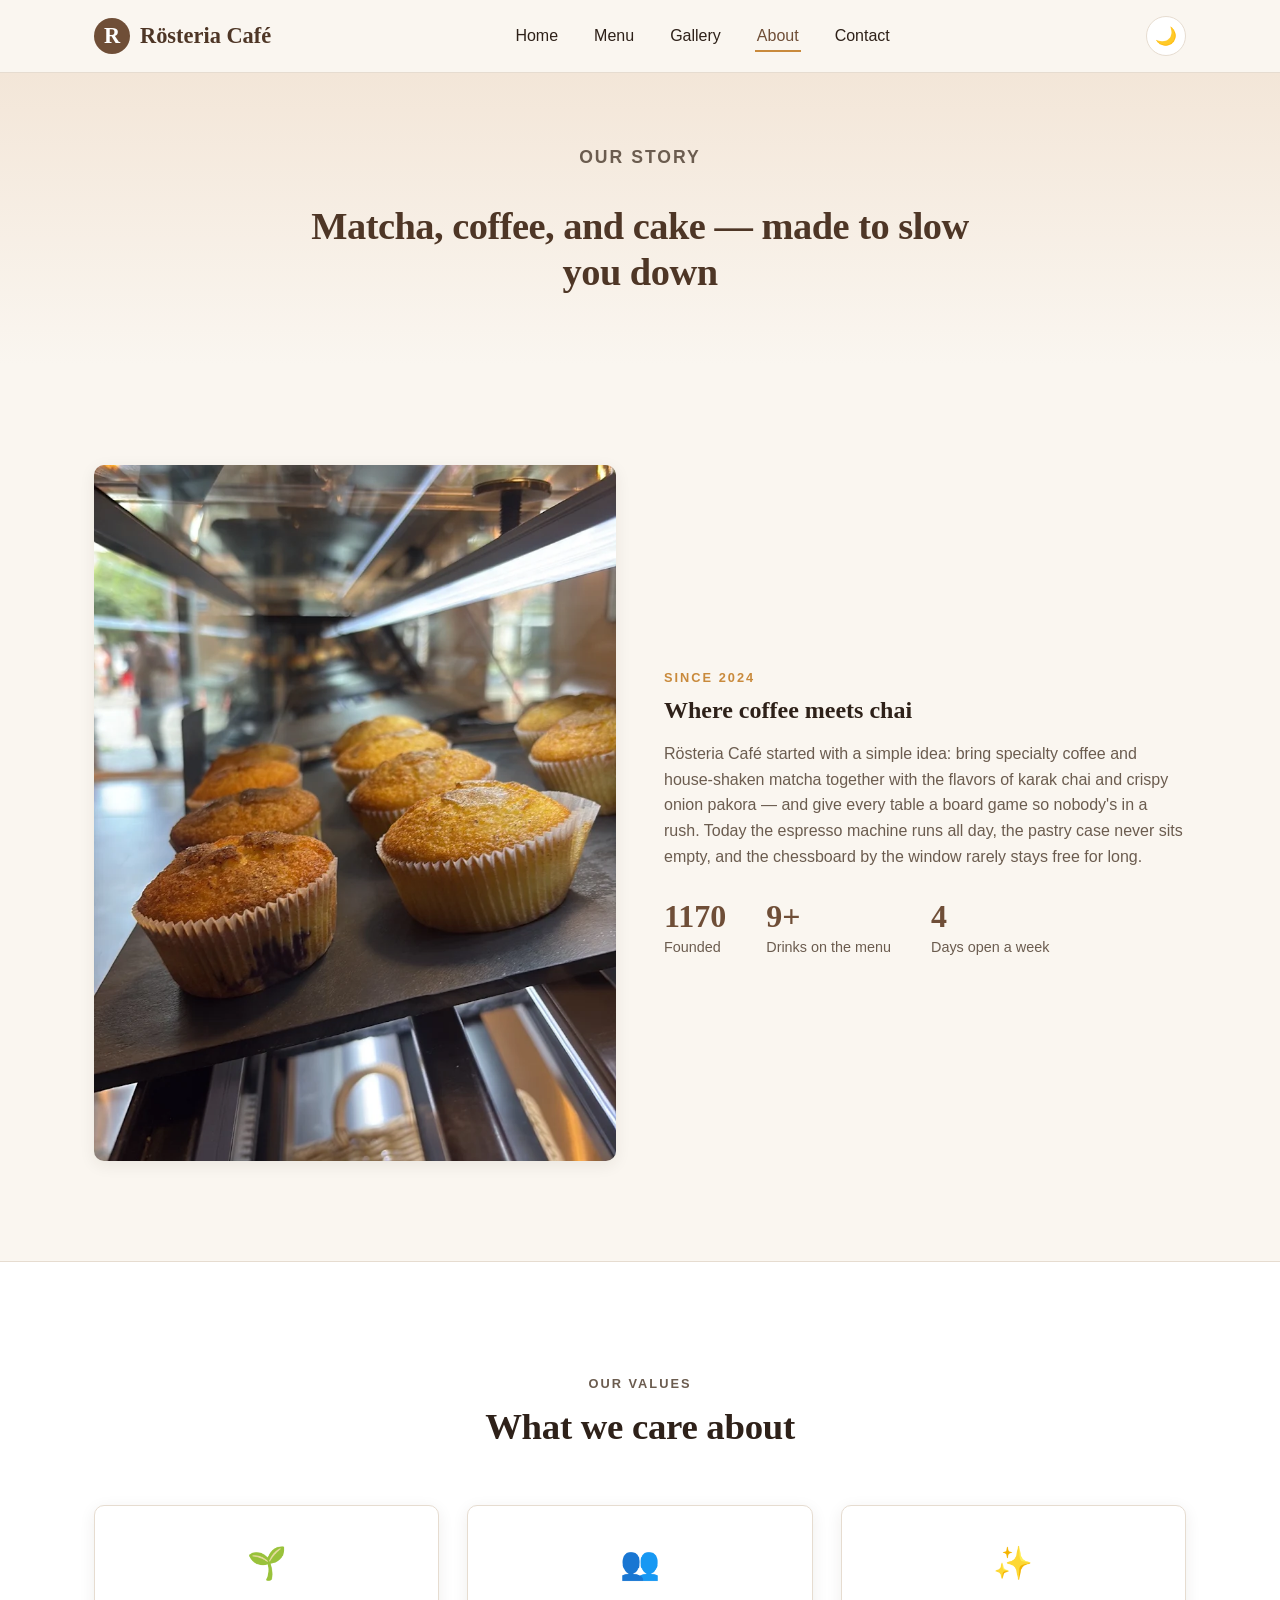
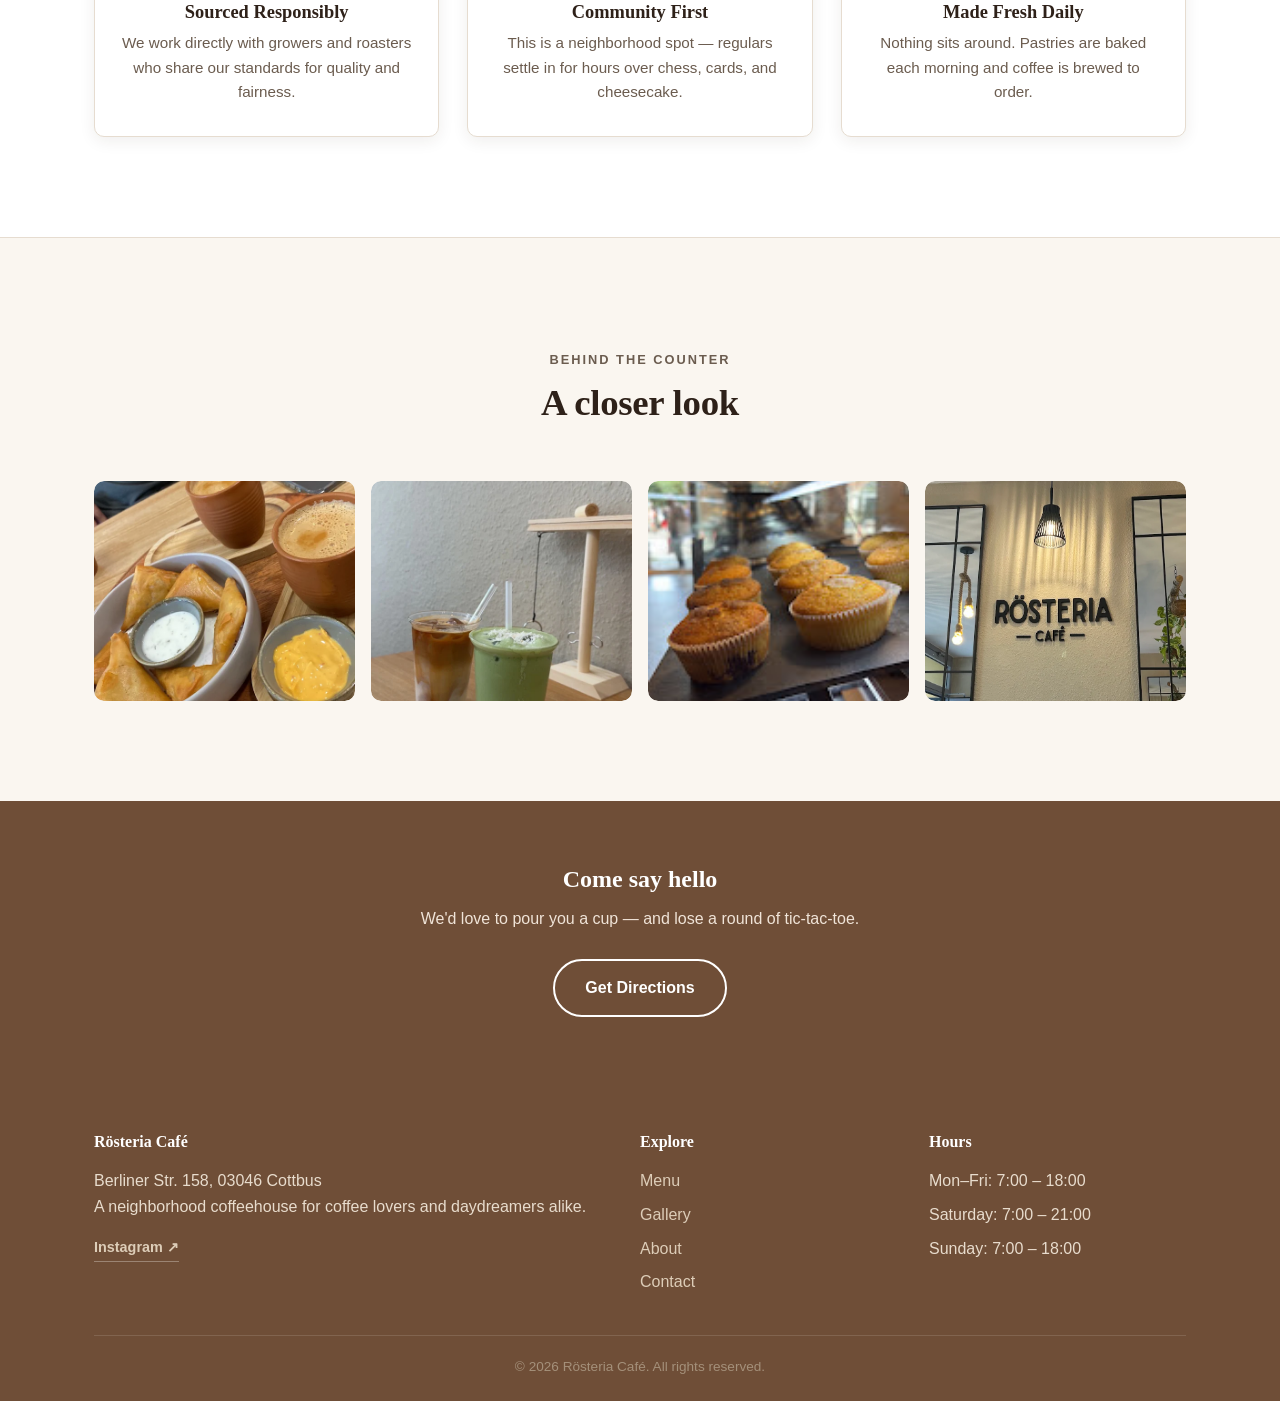
==== about.html @ 49fcdf36 "Initial commit" ====
<!DOCTYPE html>
<html lang="en">
<head>
  <meta charset="UTF-8">
  <script>
    (function () {
      var stored = localStorage.getItem('rosteria-theme');
      var prefersDark = window.matchMedia('(prefers-color-scheme: dark)').matches;
      if (stored === 'dark' || (!stored && prefersDark)) {
        document.documentElement.setAttribute('data-theme', 'dark');
      }
    })();
  </script>
  <meta name="viewport" content="width=device-width, initial-scale=1.0">
  <title>About — Rösteria Café</title>
  <meta name="description" content="Learn the story behind Rösteria Café, our roasting philosophy, and the team behind the counter.">
  <link rel="stylesheet" href="css/style.css">
</head>
<body>

  <header class="site-header">
    <nav class="nav container">
      <a href="index.html" class="brand">
        <span class="brand-mark">R</span>
        Rösteria Café
      </a>
      <ul class="nav-links">
        <li><a href="index.html">Home</a></li>
        <li><a href="menu.html">Menu</a></li>
        <li><a href="gallery.html">Gallery</a></li>
        <li><a href="about.html" class="active">About</a></li>
        <li><a href="contact.html">Contact</a></li>
      </ul>
      <button class="theme-toggle" id="theme-toggle" aria-label="Toggle dark mode">
        <span class="icon-light">&#127769;</span>
        <span class="icon-dark">&#9728;&#65039;</span>
      </button>
      <button class="nav-toggle" aria-label="Toggle navigation">
        <span></span><span></span><span></span>
      </button>
    </nav>
  </header>

  <section class="hero" style="padding: 70px 0 50px;">
    <div class="container">
      <p class="eyebrow">Our Story</p>
      <h1 style="font-size: 2.4rem;">Matcha, coffee, and cake — made to slow you down</h1>
    </div>
  </section>

  <section class="section reveal">
    <div class="container about-grid">
      <img src="images/rosteria-wall-sign.webp" alt="Rösteria Café wall sign with mirrors and pendant lights">
      <div>
        <p class="eyebrow">Since 2024</p>
        <h2 style="margin: 8px 0 16px;">Where coffee meets chai</h2>
        <p style="color: var(--color-text-muted);">
          Rösteria Café started with a simple idea: bring specialty coffee and house-shaken matcha
          together with the flavors of karak chai and crispy onion pakora — and give every table
          a board game so nobody's in a rush. Today the espresso machine runs all day, the pastry
          case never sits empty, and the chessboard by the window rarely stays free for long.
        </p>
        <div class="stats">
          <div class="stat">
            <h3 data-count="2024">0</h3>
            <p>Founded</p>
          </div>
          <div class="stat">
            <h3 data-count="15" data-suffix="+">0</h3>
            <p>Drinks on the menu</p>
          </div>
          <div class="stat">
            <h3 data-count="7">0</h3>
            <p>Days open a week</p>
          </div>
        </div>
      </div>
    </div>
  </section>

  <section class="section reveal" style="background: var(--color-surface); border-top: 1px solid var(--color-border); border-bottom: 1px solid var(--color-border);">
    <div class="container">
      <div class="section-header">
        <p class="eyebrow">Our Values</p>
        <h2>What we care about</h2>
      </div>
      <div class="grid-3">
        <div class="card">
          <div class="icon">🌱</div>
          <h3>Sourced Responsibly</h3>
          <p>We work directly with growers and roasters who share our standards for quality and fairness.</p>
        </div>
        <div class="card">
          <div class="icon">👥</div>
          <h3>Community First</h3>
          <p>This is a neighborhood spot — regulars settle in for hours over chess, cards, and cheesecake.</p>
        </div>
        <div class="card">
          <div class="icon">✨</div>
          <h3>Made Fresh Daily</h3>
          <p>Nothing sits around. Pastries are baked each morning and coffee is brewed to order.</p>
        </div>
      </div>
    </div>
  </section>

  <section class="section reveal">
    <div class="container">
      <div class="section-header">
        <p class="eyebrow">Behind The Counter</p>
        <h2>A closer look</h2>
      </div>
      <div class="gallery-strip">
        <a href="gallery.html"><img src="images/counter-ambiance-lights.webp" alt="Coffee counter with pendant lighting and menu board"></a>
        <a href="gallery.html"><img src="images/bakery-case-prices.webp" alt="Bakery display case with pastries and price tags"></a>
        <a href="gallery.html"><img src="images/window-seating-tram-view.jpg" alt="Window seating with a street tram view"></a>
        <a href="gallery.html"><img src="images/iced-matcha-croissant-table.webp" alt="Iced matcha and a croissant on a table"></a>
      </div>
    </div>
  </section>

  <section class="cta reveal">
    <div class="container">
      <h2>Come say hello</h2>
      <p>We'd love to pour you a cup — and lose a round of tic-tac-toe.</p>
      <a href="contact.html" class="btn btn-outline">Get Directions</a>
    </div>
  </section>

  <footer class="site-footer">
    <div class="container">
      <div class="footer-grid">
        <div>
          <h4>Rösteria Café</h4>
          <p>Berliner Str. 158, 03046 Cottbus<br>A neighborhood coffeehouse for coffee lovers and daydreamers alike.</p>
          <a href="https://www.instagram.com/rosteria_cafe/" target="_blank" rel="noopener noreferrer" class="footer-social">Instagram &#8599;</a>
        </div>
        <div>
          <h4>Explore</h4>
          <ul>
            <li><a href="menu.html">Menu</a></li>
            <li><a href="gallery.html">Gallery</a></li>
            <li><a href="about.html">About</a></li>
            <li><a href="contact.html">Contact</a></li>
          </ul>
        </div>
        <div>
          <h4>Hours</h4>
          <ul>
            <li>Mon–Fri: 7:00 – 18:00</li>
            <li>Saturday: 7:00 – 21:00</li>
            <li>Sunday: 7:00 – 18:00</li>
          </ul>
        </div>
      </div>
      <div class="footer-bottom">
        &copy; 2026 Rösteria Café. All rights reserved.
      </div>
    </div>
  </footer>

  <script src="js/script.js"></script>
</body>
</html>
---- css/style.css ----
/* ===== Variables ===== */
:root {
  --color-bg: #faf6f0;
  --color-surface: #ffffff;
  --color-text: #2e2119;
  --color-text-muted: #6b5c4f;
  --color-primary: #6f4e37; /* coffee brown */
  --color-primary-dark: #4e3626;
  --color-accent: #c98a3c; /* warm gold */
  --color-solid: #6f4e37; /* always dark enough for white text on top, in either theme */
  --color-border: #e6dcd0;
  --hero-gradient-start: #f3e6d8;
  --header-bg: rgba(250, 246, 240, 0.95);
  --radius: 10px;
  --shadow: 0 4px 16px rgba(46, 33, 25, 0.08);
  --max-width: 1140px;
  --font-heading: Georgia, 'Times New Roman', serif;
  --font-body: 'Segoe UI', Tahoma, Geneva, Verdana, sans-serif;
}

:root[data-theme="dark"] {
  --color-bg: #1c1510;
  --color-surface: #2a2019;
  --color-text: #f3e9de;
  --color-text-muted: #cbb9a5;
  --color-primary: #d9a054;
  --color-primary-dark: #e8b975;
  --color-accent: #e8b975;
  --color-solid: #8a5c34;
  --color-border: #46392e;
  --hero-gradient-start: #2a2019;
  --header-bg: rgba(28, 21, 16, 0.92);
  --shadow: 0 4px 20px rgba(0, 0, 0, 0.5);
}

* { box-sizing: border-box; margin: 0; padding: 0; }

html { scroll-behavior: smooth; }

body {
  font-family: var(--font-body);
  color: var(--color-text);
  background: var(--color-bg);
  line-height: 1.6;
  transition: background-color 0.25s ease, color 0.25s ease;
}

img { max-width: 100%; display: block; }

a { color: inherit; text-decoration: none; }

.container {
  max-width: var(--max-width);
  margin: 0 auto;
  padding: 0 24px;
}

h1, h2, h3 {
  font-family: var(--font-heading);
  font-weight: 700;
  line-height: 1.2;
}

.eyebrow {
  text-transform: uppercase;
  letter-spacing: 2px;
  font-size: 0.8rem;
  color: var(--color-accent);
  font-weight: 600;
}

.section {
  padding: 100px 0;
}

.section-header {
  text-align: center;
  max-width: 640px;
  margin: 0 auto 56px;
}

.section-header h2 {
  font-size: 2.3rem;
  letter-spacing: -0.3px;
  margin-top: 10px;
}

.section-header p {
  color: var(--color-text-muted);
  margin-top: 12px;
}

.btn {
  display: inline-block;
  padding: 14px 30px;
  border-radius: 999px;
  font-weight: 600;
  cursor: pointer;
  border: 2px solid transparent;
  transition: transform 0.15s ease, box-shadow 0.15s ease;
}

.btn:hover { transform: translateY(-2px); }

.btn-primary {
  background: var(--color-solid);
  color: #fff;
}

.btn-primary:hover { box-shadow: 0 6px 18px rgba(111, 78, 55, 0.35); }

.btn-outline {
  background: transparent;
  border-color: var(--color-primary);
  color: var(--color-primary);
}

/* ===== Header / Nav ===== */
.site-header {
  position: sticky;
  top: 0;
  z-index: 100;
  background: var(--header-bg);
  backdrop-filter: blur(6px);
  border-bottom: 1px solid var(--color-border);
  transition: background-color 0.25s ease;
}

.nav {
  display: flex;
  align-items: center;
  justify-content: space-between;
  padding: 16px 24px;
}

.brand {
  display: flex;
  align-items: center;
  gap: 10px;
  font-family: var(--font-heading);
  font-size: 1.4rem;
  font-weight: 700;
  color: var(--color-primary-dark);
}

.brand-mark {
  width: 36px;
  height: 36px;
  border-radius: 50%;
  background: var(--color-solid);
  color: #fff;
  display: flex;
  align-items: center;
  justify-content: center;
  font-family: var(--font-heading);
}

.nav-links {
  display: flex;
  gap: 32px;
  list-style: none;
}

.nav-links a {
  font-weight: 500;
  color: var(--color-text);
  padding: 6px 2px;
  border-bottom: 2px solid transparent;
  transition: border-color 0.15s ease, color 0.15s ease;
}

.nav-links a:hover,
.nav-links a.active {
  color: var(--color-primary);
  border-bottom-color: var(--color-accent);
}

.nav-toggle {
  display: none;
  flex-direction: column;
  gap: 5px;
  background: none;
  border: none;
  cursor: pointer;
  padding: 6px;
}

.nav-toggle span {
  width: 24px;
  height: 2px;
  background: var(--color-text);
}

.theme-toggle {
  display: flex;
  align-items: center;
  justify-content: center;
  width: 40px;
  height: 40px;
  border-radius: 50%;
  border: 1px solid var(--color-border);
  background: var(--color-surface);
  cursor: pointer;
  font-size: 1.1rem;
  margin-left: 12px;
  transition: transform 0.2s ease, border-color 0.2s ease;
}

.theme-toggle:hover { transform: rotate(20deg); border-color: var(--color-accent); }

.theme-toggle .icon-dark { display: none; }
:root[data-theme="dark"] .theme-toggle .icon-light { display: none; }
:root[data-theme="dark"] .theme-toggle .icon-dark { display: inline; }

/* ===== Scroll reveal ===== */
.reveal {
  opacity: 0;
  transform: translateY(24px);
  transition: opacity 0.6s ease, transform 0.6s ease;
}

.reveal.is-visible {
  opacity: 1;
  transform: translateY(0);
}

/* ===== Hero ===== */
.hero {
  position: relative;
  padding: 100px 0 90px;
  text-align: center;
  overflow: hidden;
  background: linear-gradient(180deg, var(--hero-gradient-start) 0%, var(--color-bg) 100%);
}

.hero h1 {
  font-size: 3.4rem;
  letter-spacing: -0.5px;
  color: var(--color-primary-dark);
  margin: 16px auto 20px;
  max-width: 720px;
}

.hero p {
  max-width: 560px;
  margin: 0 auto 32px;
  color: var(--color-text-muted);
  font-size: 1.1rem;
}

.hero-actions {
  display: flex;
  gap: 16px;
  justify-content: center;
  flex-wrap: wrap;
}

/* ===== Video background hero (home page) ===== */
.hero-video-hero {
  position: relative;
  min-height: min(80vh, 680px);
  display: flex;
  align-items: center;
  justify-content: center;
  padding: 0;
  overflow: hidden;
  background: #14100c;
  text-align: center;
}

.hero-bg-video {
  position: absolute;
  inset: 0;
  width: 100%;
  height: 100%;
  object-fit: cover;
  z-index: 0;
}

.hero-scrim {
  position: absolute;
  inset: 0;
  background: linear-gradient(180deg, rgba(15, 10, 7, 0.55) 0%, rgba(15, 10, 7, 0.7) 100%);
  z-index: 1;
}

.hero-content {
  position: relative;
  z-index: 2;
  padding: 100px 24px;
}

.hero-content .eyebrow { color: #f0c98a; }
.hero-content h1 {
  font-size: 3.4rem;
  letter-spacing: -0.5px;
  color: #fff;
  margin: 16px auto 20px;
  max-width: 720px;
}
.hero-content p {
  max-width: 560px;
  margin: 0 auto 32px;
  font-size: 1.1rem;
  color: rgba(255, 255, 255, 0.85);
}

/* ===== Three pillars (Matcha / Coffee / Cakes) ===== */
.pillars {
  display: grid;
  grid-template-columns: repeat(3, 1fr);
  gap: 40px;
}

.pillar {
  text-align: center;
}

.pillar-photo {
  width: 100%;
  aspect-ratio: 4 / 5;
  object-fit: cover;
  border-radius: var(--radius);
  box-shadow: var(--shadow);
  margin-bottom: 24px;
  transition: transform 0.3s ease;
}

.pillar:hover .pillar-photo { transform: translateY(-4px); }

.pillar h3 {
  font-size: 1.5rem;
  margin-bottom: 8px;
}

.pillar p {
  color: var(--color-text-muted);
  margin-bottom: 14px;
}

.pillar-link {
  font-weight: 600;
  font-size: 0.9rem;
  color: var(--color-primary);
  border-bottom: 1px solid var(--color-primary);
  padding-bottom: 2px;
}

/* ===== Single lifestyle photo ===== */
.lifestyle-photo {
  position: relative;
  max-width: 520px;
  margin: 0 auto;
  border-radius: var(--radius);
  overflow: hidden;
  box-shadow: var(--shadow);
}

.lifestyle-photo img {
  width: 100%;
  aspect-ratio: 3 / 4;
  object-fit: cover;
}

.lifestyle-caption {
  position: absolute;
  left: 0;
  right: 0;
  bottom: 0;
  padding: 40px 32px 28px;
  background: linear-gradient(0deg, rgba(20, 14, 10, 0.75) 0%, rgba(20, 14, 10, 0) 100%);
  color: #fff;
}

.lifestyle-caption h2 { color: #fff; margin-bottom: 6px; }
.lifestyle-caption p { color: #f0e4d8; }

/* ===== Gallery teaser strip ===== */
.gallery-strip {
  display: grid;
  grid-template-columns: repeat(4, 1fr);
  gap: 16px;
}

.gallery-strip img {
  width: 100%;
  height: 220px;
  object-fit: cover;
  border-radius: var(--radius);
  box-shadow: var(--shadow);
  transition: transform 0.2s ease;
}

.gallery-strip a { display: block; overflow: hidden; border-radius: var(--radius); }
.gallery-strip a:hover img { transform: scale(1.05); }

/* ===== Full gallery grid (gallery.html) ===== */
.gallery-grid {
  columns: 4 260px;
  column-gap: 16px;
}

.gallery-grid figure {
  break-inside: avoid;
  margin: 0 0 16px;
  border-radius: var(--radius);
  overflow: hidden;
  box-shadow: var(--shadow);
  cursor: pointer;
}

.gallery-grid img {
  width: 100%;
  display: block;
  transition: transform 0.2s ease;
}

.gallery-grid figure:hover img { transform: scale(1.05); }

.lightbox {
  position: fixed;
  inset: 0;
  background: rgba(20, 14, 10, 0.9);
  display: none;
  align-items: center;
  justify-content: center;
  z-index: 1000;
  padding: 32px;
}

.lightbox.open { display: flex; }

.lightbox img {
  max-width: 90vw;
  max-height: 85vh;
  border-radius: 8px;
  box-shadow: 0 10px 40px rgba(0,0,0,0.5);
}

.lightbox-close {
  position: absolute;
  top: 24px;
  right: 32px;
  background: none;
  border: none;
  color: #fff;
  font-size: 2rem;
  cursor: pointer;
  line-height: 1;
}

/* ===== Menu category header photo ===== */
.menu-category-photo {
  width: 100%;
  height: 200px;
  object-fit: cover;
  border-radius: var(--radius);
  box-shadow: var(--shadow);
  margin-bottom: 20px;
}

.price-note {
  text-align: center;
  color: var(--color-text-muted);
  font-size: 0.85rem;
  margin-top: 8px;
}


/* ===== Feature / Info cards ===== */
.grid-3 {
  display: grid;
  grid-template-columns: repeat(3, 1fr);
  gap: 28px;
}

.card {
  background: var(--color-surface);
  border: 1px solid var(--color-border);
  border-radius: var(--radius);
  padding: 32px 24px;
  text-align: center;
  box-shadow: var(--shadow);
}

.card .icon {
  font-size: 2rem;
  margin-bottom: 12px;
}

.card h3 {
  font-size: 1.15rem;
  margin-bottom: 8px;
}

.card p {
  color: var(--color-text-muted);
  font-size: 0.95rem;
}

/* ===== Menu preview / page ===== */
.menu-tabs {
  display: flex;
  justify-content: center;
  gap: 12px;
  flex-wrap: wrap;
  margin-bottom: 40px;
}

.menu-tab {
  padding: 10px 20px;
  border-radius: 999px;
  border: 1px solid var(--color-border);
  background: var(--color-surface);
  cursor: pointer;
  font-weight: 600;
  font-size: 0.9rem;
}

.menu-tab.active {
  background: var(--color-solid);
  color: #fff;
  border-color: var(--color-primary);
}

.menu-category { margin-bottom: 48px; }
.menu-category.hidden { display: none; }

.menu-category h3 {
  font-size: 1.4rem;
  margin-bottom: 20px;
  color: var(--color-primary-dark);
}

.menu-item {
  display: flex;
  justify-content: space-between;
  gap: 16px;
  padding: 16px 0;
  border-bottom: 1px dashed var(--color-border);
}

.menu-item:last-child { border-bottom: none; }

.menu-item-name {
  font-weight: 600;
}

.menu-item-desc {
  color: var(--color-text-muted);
  font-size: 0.9rem;
  margin-top: 4px;
}

.menu-item-price {
  font-weight: 700;
  color: var(--color-primary);
  white-space: nowrap;
}

/* ===== About page ===== */
.about-grid {
  display: grid;
  grid-template-columns: 1fr 1fr;
  gap: 48px;
  align-items: center;
}

.about-grid img {
  border-radius: var(--radius);
  box-shadow: var(--shadow);
}

.stats {
  display: flex;
  gap: 40px;
  margin-top: 28px;
  flex-wrap: wrap;
}

.stat h3 {
  font-size: 2rem;
  color: var(--color-primary);
}

.stat p {
  color: var(--color-text-muted);
  font-size: 0.9rem;
}

/* ===== Contact page ===== */
.contact-grid {
  display: grid;
  grid-template-columns: 1fr 1fr;
  gap: 48px;
}

.info-list {
  list-style: none;
  margin-top: 24px;
}

.info-list li {
  display: flex;
  gap: 14px;
  margin-bottom: 20px;
}

.info-list .icon {
  font-size: 1.3rem;
}

.info-list a:hover {
  text-decoration: underline;
}

form {
  background: var(--color-surface);
  border: 1px solid var(--color-border);
  border-radius: var(--radius);
  padding: 32px;
  box-shadow: var(--shadow);
}

.form-group {
  margin-bottom: 18px;
}

label {
  display: block;
  font-weight: 600;
  margin-bottom: 6px;
  font-size: 0.9rem;
}

input, textarea {
  width: 100%;
  padding: 12px 14px;
  border: 1px solid var(--color-border);
  border-radius: 8px;
  font-family: inherit;
  font-size: 1rem;
  background: var(--color-bg);
}

input:focus, textarea:focus {
  outline: none;
  border-color: var(--color-primary);
}

.form-status {
  margin-top: 14px;
  font-size: 0.9rem;
  color: var(--color-primary);
  display: none;
}

.map-embed {
  border-radius: var(--radius);
  overflow: hidden;
  box-shadow: var(--shadow);
  margin-top: 24px;
  border: 1px solid var(--color-border);
}

.map-embed iframe {
  width: 100%;
  height: 260px;
  border: 0;
  display: block;
}

/* ===== CTA banner ===== */
.cta {
  background: var(--color-solid);
  color: #fff;
  text-align: center;
  padding: 64px 0;
}

.cta h2 { color: #fff; margin-bottom: 12px; }
.cta p { color: #f0e4d8; margin-bottom: 28px; }
.cta .btn-outline { border-color: #fff; color: #fff; }

/* ===== Footer ===== */
.site-footer {
  background: var(--color-solid);
  color: #e8dccd;
  padding: 48px 0 24px;
}

.footer-grid {
  display: grid;
  grid-template-columns: 2fr 1fr 1fr;
  gap: 32px;
  margin-bottom: 32px;
}

.footer-grid h4 {
  color: #fff;
  margin-bottom: 14px;
  font-family: var(--font-heading);
}

.footer-grid ul { list-style: none; }
.footer-grid li { margin-bottom: 8px; }
.footer-grid a { color: #ddcdb8; }
.footer-grid a:hover { color: #fff; }

.footer-social {
  display: inline-block;
  margin-top: 16px;
  font-weight: 600;
  font-size: 0.9rem;
  border-bottom: 1px solid rgba(255, 255, 255, 0.3);
  padding-bottom: 2px;
}

.footer-bottom {
  border-top: 1px solid rgba(255,255,255,0.12);
  padding-top: 20px;
  text-align: center;
  font-size: 0.85rem;
  color: #a4907a;
}

/* ===== Responsive ===== */
@media (max-width: 860px) {
  .grid-3 { grid-template-columns: 1fr; }
  .about-grid, .contact-grid { grid-template-columns: 1fr; }
  .footer-grid { grid-template-columns: 1fr; }
  .hero-video-hero { min-height: 520px; }
  .hero-content { padding: 72px 24px; }
  .gallery-strip { grid-template-columns: repeat(2, 1fr); }
  .gallery-grid { columns: 2 220px; }
  .pillars { grid-template-columns: 1fr; max-width: 360px; margin: 0 auto; gap: 48px; }
  .section { padding: 72px 0; }
}

@media (max-width: 720px) {
  .nav-links {
    position: absolute;
    top: 100%;
    left: 0;
    right: 0;
    background: var(--color-bg);
    flex-direction: column;
    gap: 0;
    max-height: 0;
    overflow: hidden;
    transition: max-height 0.25s ease;
    border-bottom: 1px solid var(--color-border);
  }
  .nav-links.open { max-height: 320px; }
  .nav-links li { width: 100%; }
  .nav-links a {
    display: block;
    padding: 16px 24px;
    border-bottom: 1px solid var(--color-border);
  }
  .nav-toggle { display: flex; }
  .hero h1, .hero-content h1 { font-size: 2.1rem; }
}
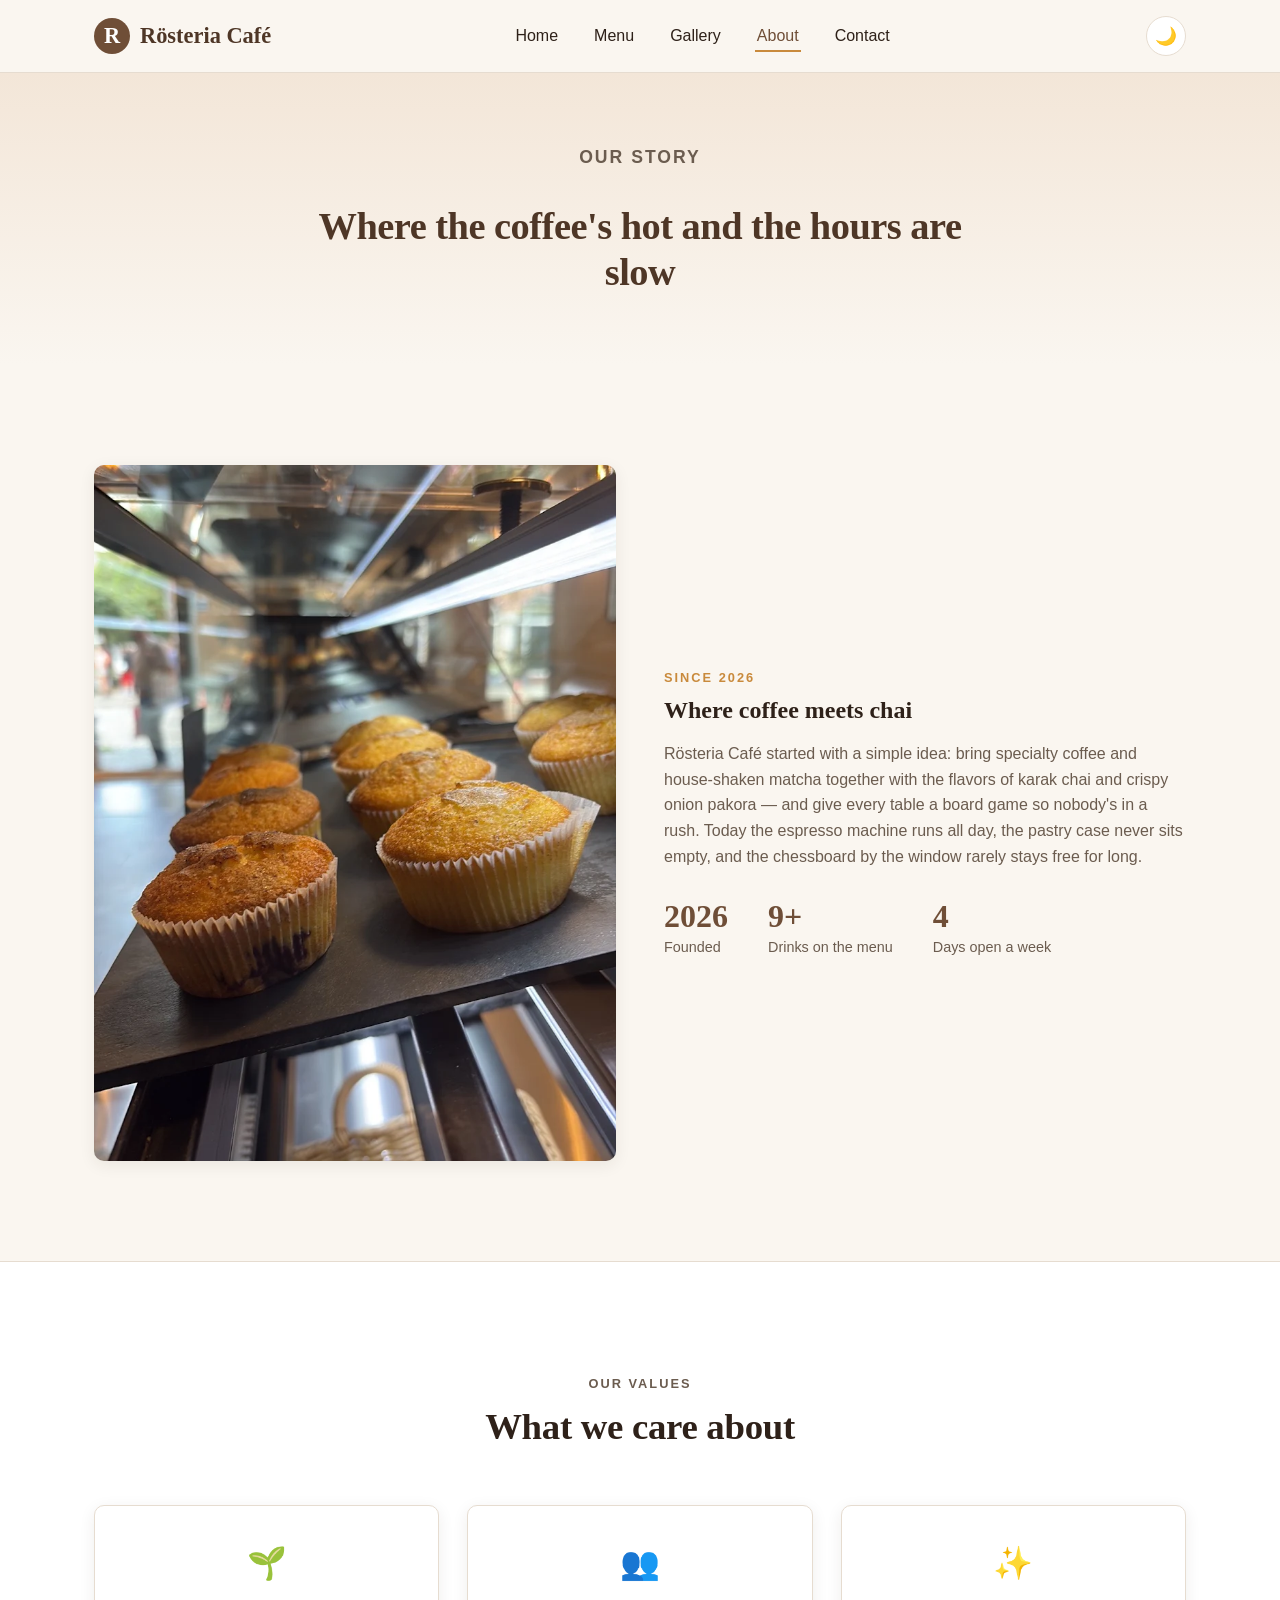
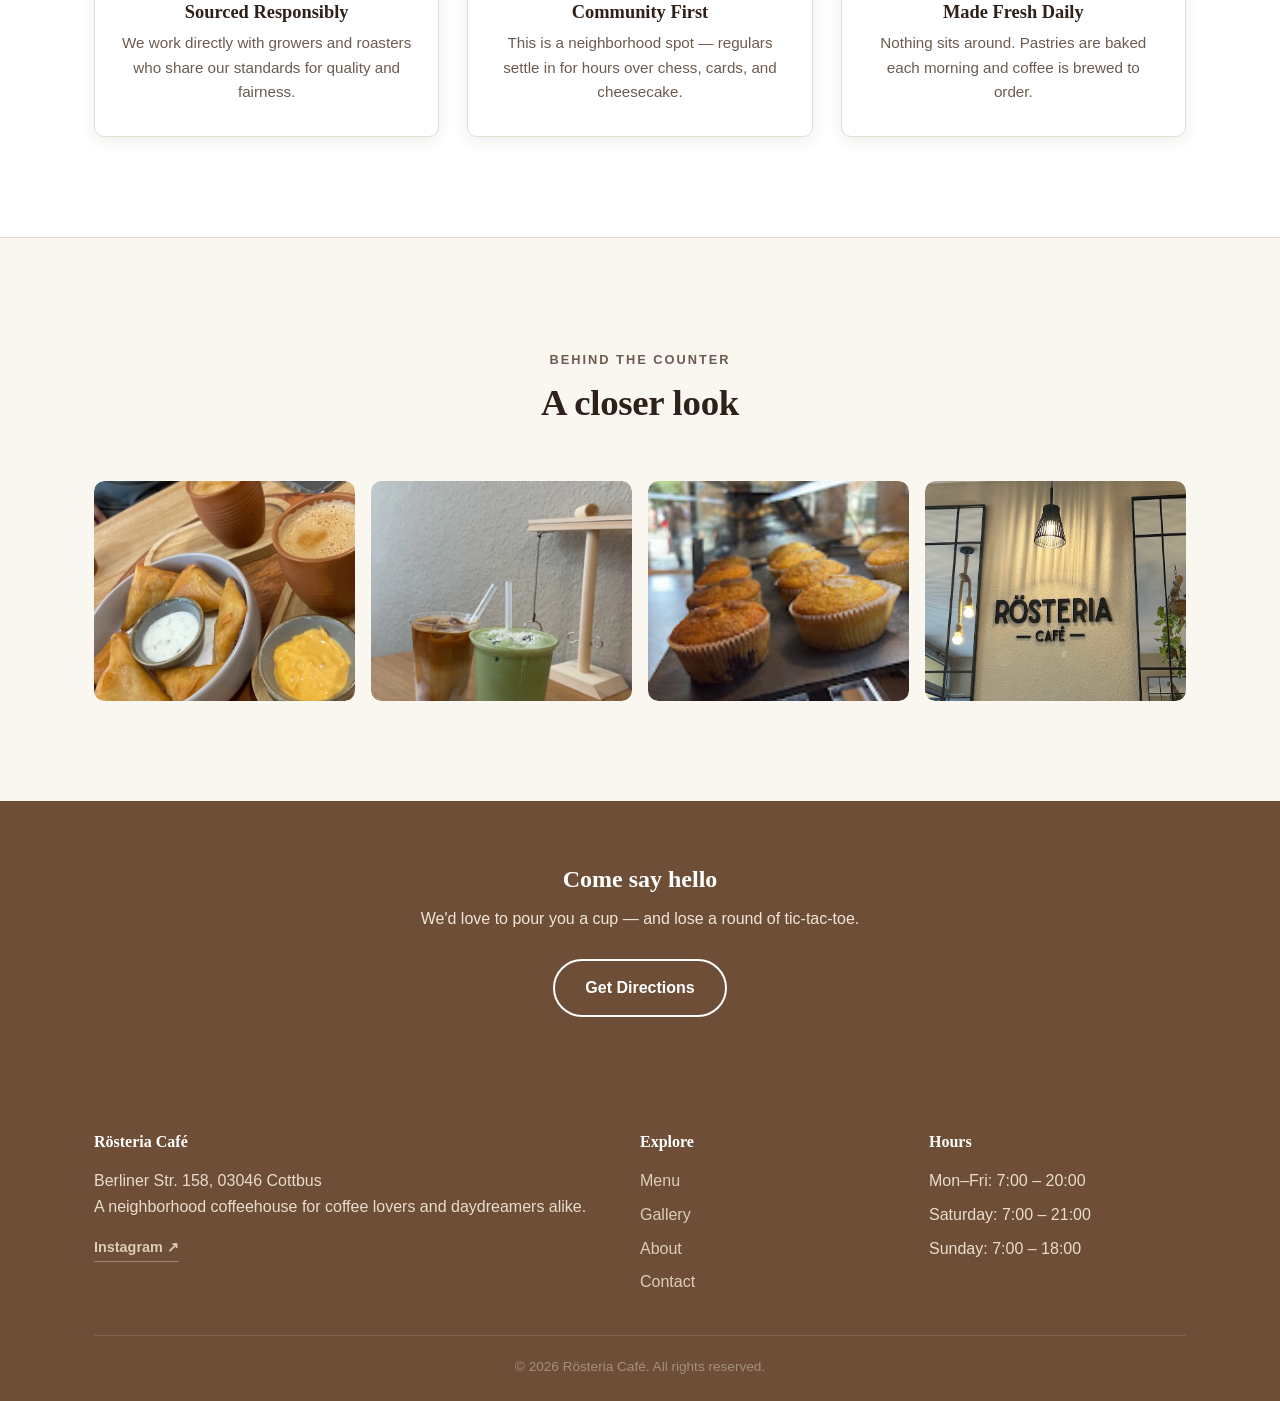
==== commit 5fb2cf2f: "Fix menu photo sizing/content, contact form, and About page details - Menu category photos: switch f" ====
--- a/about.html
+++ b/about.html
@@ -44,7 +44,7 @@
   <section class="hero" style="padding: 70px 0 50px;">
     <div class="container">
       <p class="eyebrow">Our Story</p>
-      <h1 style="font-size: 2.4rem;">Matcha, coffee, and cake — made to slow you down</h1>
+      <h1 style="font-size: 2.4rem;">Where the coffee's hot and the hours are slow</h1>
     </div>
   </section>
 
@@ -52,7 +52,7 @@
     <div class="container about-grid">
       <img src="images/rosteria-wall-sign.webp" alt="Rösteria Café wall sign with mirrors and pendant lights">
       <div>
-        <p class="eyebrow">Since 2024</p>
+        <p class="eyebrow">Since 2026</p>
         <h2 style="margin: 8px 0 16px;">Where coffee meets chai</h2>
         <p style="color: var(--color-text-muted);">
           Rösteria Café started with a simple idea: bring specialty coffee and house-shaken matcha
@@ -62,7 +62,7 @@
         </p>
         <div class="stats">
           <div class="stat">
-            <h3 data-count="2024">0</h3>
+            <h3>2026</h3>
             <p>Founded</p>
           </div>
           <div class="stat">
@@ -147,7 +147,7 @@
         <div>
           <h4>Hours</h4>
           <ul>
-            <li>Mon–Fri: 7:00 – 18:00</li>
+            <li>Mon–Fri: 7:00 – 20:00</li>
             <li>Saturday: 7:00 – 21:00</li>
             <li>Sunday: 7:00 – 18:00</li>
           </ul>
--- a/css/style.css
+++ b/css/style.css
@@ -451,12 +451,14 @@
 
 /* ===== Menu category header photo ===== */
 .menu-category-photo {
+  display: block;
   width: 100%;
-  height: 200px;
+  max-width: 420px;
+  aspect-ratio: 4 / 5;
   object-fit: cover;
   border-radius: var(--radius);
   box-shadow: var(--shadow);
-  margin-bottom: 20px;
+  margin: 0 auto 24px;
 }
 
 .price-note {
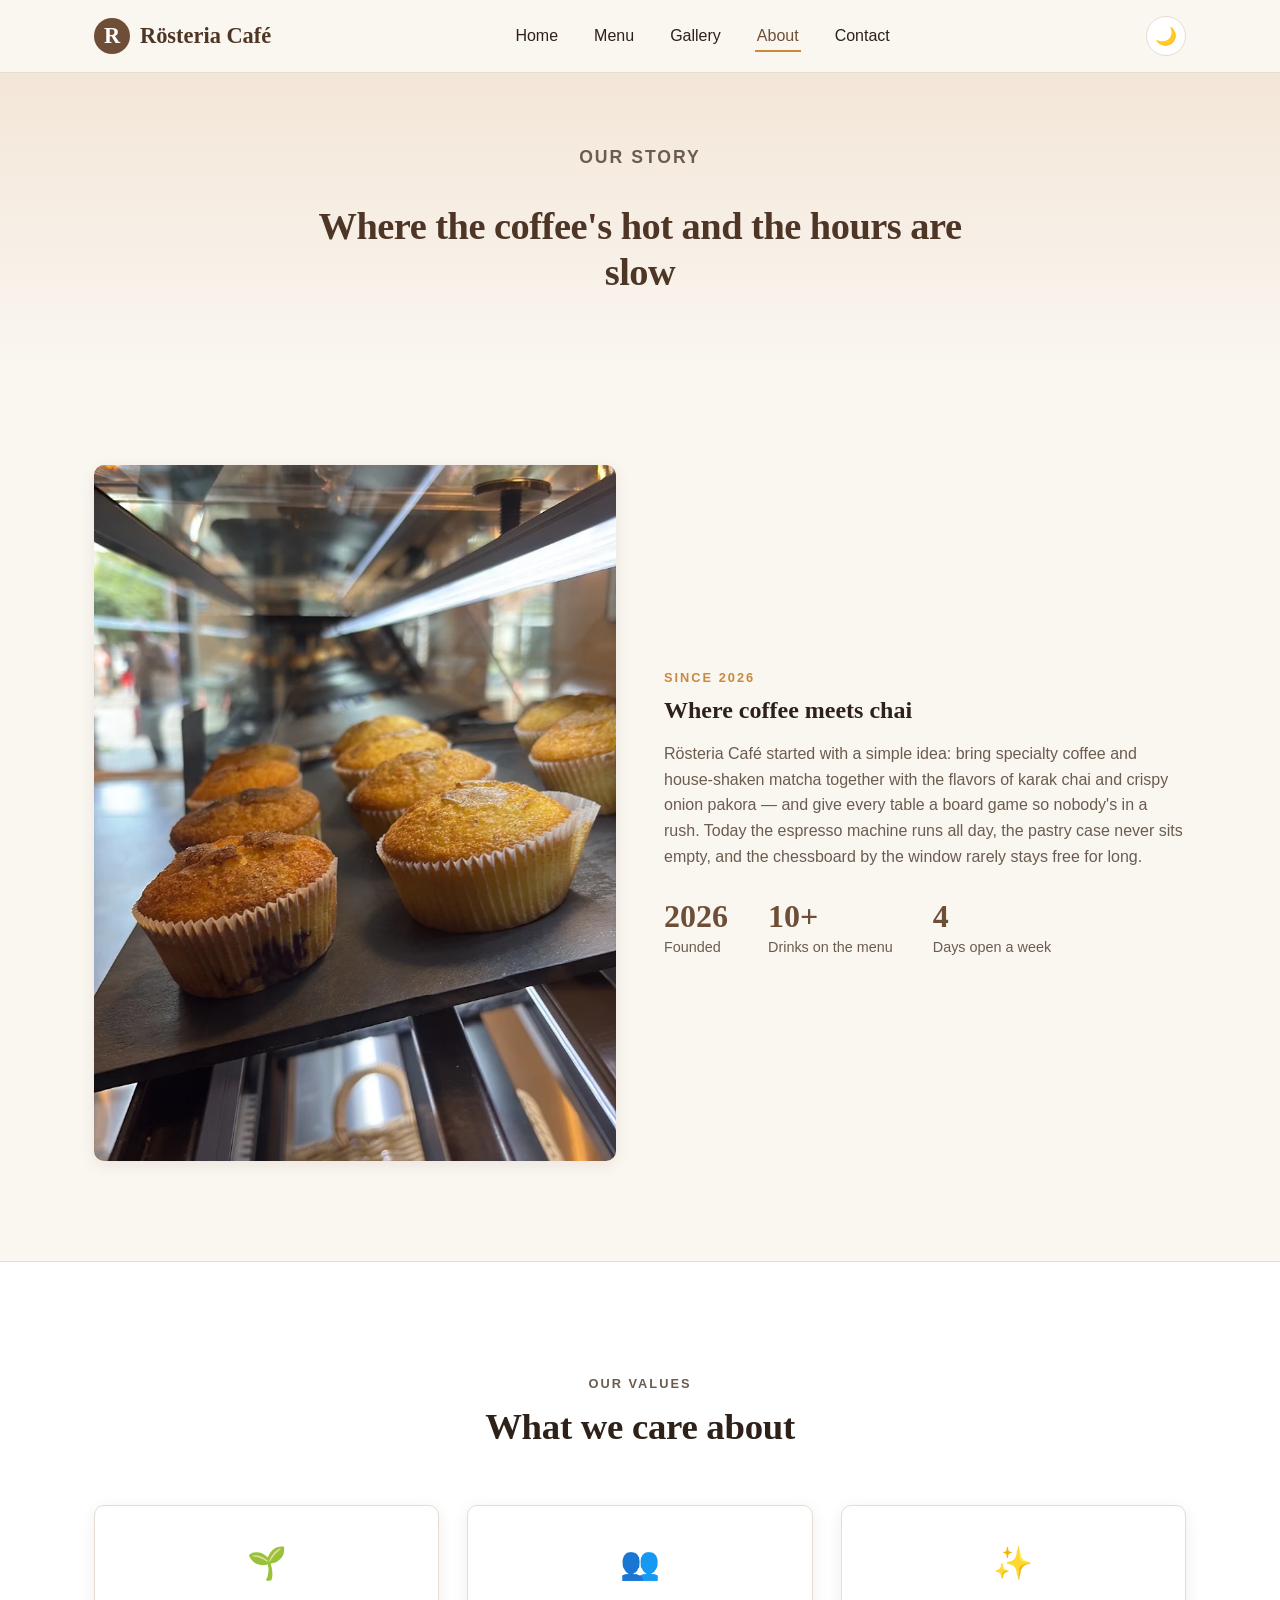
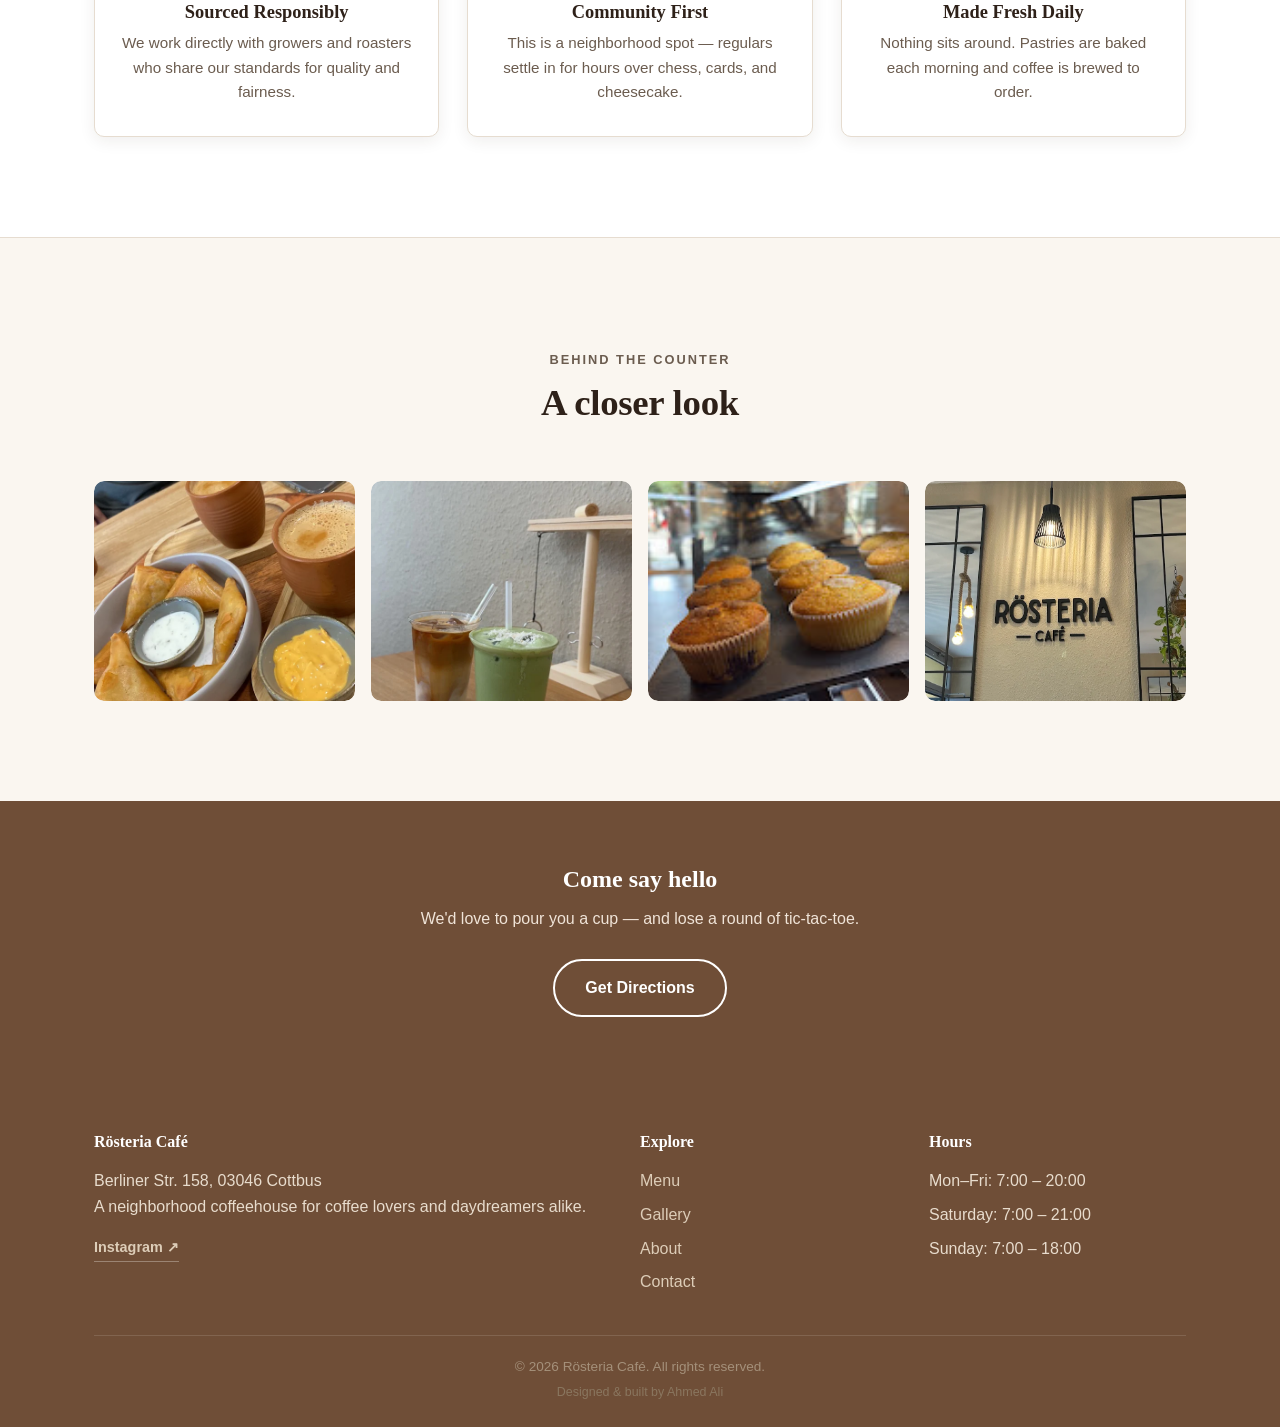
==== commit a1834b03: "Watermark added" ====
--- a/about.html
+++ b/about.html
@@ -155,6 +155,7 @@
       </div>
       <div class="footer-bottom">
         &copy; 2026 Rösteria Café. All rights reserved.
+        <span class="footer-credit">Designed &amp; built by Ahmed Ali</span>
       </div>
     </div>
   </footer>
--- a/css/style.css
+++ b/css/style.css
@@ -224,6 +224,27 @@
   transform: translateY(0);
 }
 
+/* ===== Staggered word reveal ===== */
+[data-stagger] .word {
+  display: inline-block;
+  opacity: 0;
+  transform: translateY(0.5em);
+  transition: opacity 0.5s ease, transform 0.5s ease;
+}
+
+[data-stagger].is-visible .word {
+  opacity: 1;
+  transform: translateY(0);
+}
+
+@media (prefers-reduced-motion: reduce) {
+  [data-stagger] .word {
+    opacity: 1;
+    transform: none;
+    transition: none;
+  }
+}
+
 /* ===== Hero ===== */
 .hero {
   position: relative;
@@ -255,9 +276,17 @@
   flex-wrap: wrap;
 }
 
-/* ===== Video background hero (home page) ===== */
-.hero-video-hero {
+/* ===== Video background hero (home page) — pinned scale-up on scroll ===== */
+.hero-pin {
   position: relative;
+  height: 180vh;
+  background: #14100c;
+}
+
+.hero-pin-inner.hero-video-hero {
+  position: sticky;
+  top: 0;
+  height: 100vh;
   min-height: min(80vh, 680px);
   display: flex;
   align-items: center;
@@ -266,6 +295,15 @@
   overflow: hidden;
   background: #14100c;
   text-align: center;
+}
+
+.hero-media-scale {
+  position: absolute;
+  inset: 0;
+  overflow: hidden;
+  border-radius: 32px;
+  transform: scale(0.86);
+  will-change: transform, border-radius;
 }
 
 .hero-bg-video {
@@ -284,6 +322,17 @@
   z-index: 1;
 }
 
+@media (max-width: 720px) {
+  .hero-pin { height: 140vh; }
+  .hero-media-scale { border-radius: 20px; transform: scale(0.92); }
+}
+
+@media (prefers-reduced-motion: reduce) {
+  .hero-pin { height: auto; }
+  .hero-pin-inner.hero-video-hero { position: relative; height: auto; min-height: min(80vh, 680px); }
+  .hero-media-scale { position: absolute; inset: 0; transform: none; border-radius: 0; }
+}
+
 .hero-content {
   position: relative;
   z-index: 2;
@@ -316,6 +365,10 @@
   text-align: center;
 }
 
+.pillars .pillar:nth-child(1) { transition-delay: 0ms; }
+.pillars .pillar:nth-child(2) { transition-delay: 140ms; }
+.pillars .pillar:nth-child(3) { transition-delay: 280ms; }
+
 .pillar-photo {
   width: 100%;
   aspect-ratio: 4 / 5;
@@ -323,10 +376,13 @@
   border-radius: var(--radius);
   box-shadow: var(--shadow);
   margin-bottom: 24px;
-  transition: transform 0.3s ease;
-}
-
-.pillar:hover .pillar-photo { transform: translateY(-4px); }
+  transition: transform 0.3s ease, box-shadow 0.3s ease;
+}
+
+.pillar:hover .pillar-photo {
+  transform: translateY(-6px) scale(1.02);
+  box-shadow: 0 10px 28px rgba(46, 33, 25, 0.18);
+}
 
 .pillar h3 {
   font-size: 1.5rem;
@@ -535,17 +591,29 @@
 }
 
 .menu-item {
-  display: flex;
-  justify-content: space-between;
-  gap: 16px;
   padding: 16px 0;
-  border-bottom: 1px dashed var(--color-border);
-}
-
-.menu-item:last-child { border-bottom: none; }
+}
+
+.menu-item + .menu-item {
+  border-top: 1px solid var(--color-border);
+}
+
+.menu-item-row {
+  display: flex;
+  align-items: baseline;
+  gap: 10px;
+}
 
 .menu-item-name {
   font-weight: 600;
+  white-space: nowrap;
+}
+
+.menu-item-leader {
+  flex: 1;
+  min-width: 24px;
+  border-bottom: 2px dotted var(--color-border);
+  margin-bottom: 5px;
 }
 
 .menu-item-desc {
@@ -724,6 +792,13 @@
   text-align: center;
   font-size: 0.85rem;
   color: #a4907a;
+}
+
+.footer-credit {
+  display: block;
+  margin-top: 6px;
+  font-size: 0.78rem;
+  color: #8a765f;
 }
 
 /* ===== Responsive ===== */
@@ -763,3 +838,9 @@
   .nav-toggle { display: flex; }
   .hero h1, .hero-content h1 { font-size: 2.1rem; }
 }
+
+@media (max-width: 480px) {
+  .menu-item-row { flex-wrap: wrap; }
+  .menu-item-leader { display: none; }
+  .menu-item-name { white-space: normal; }
+}
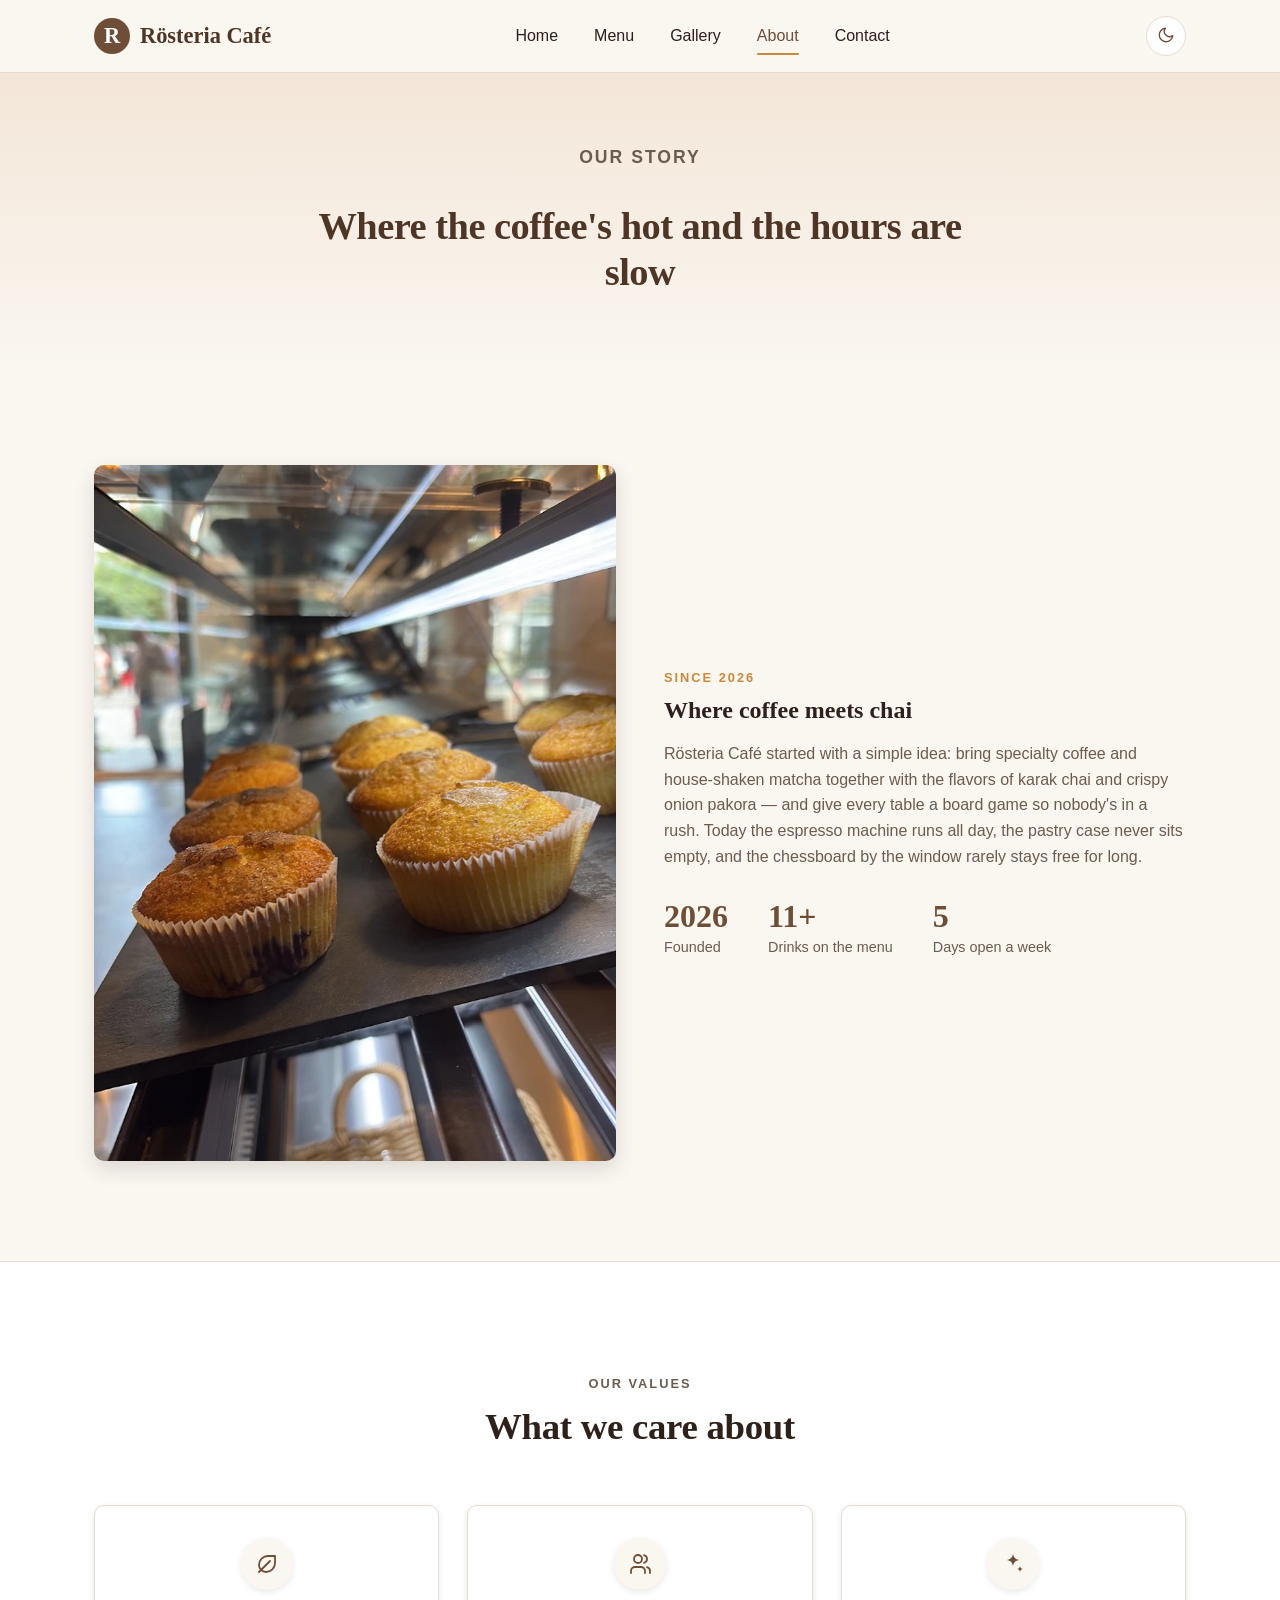
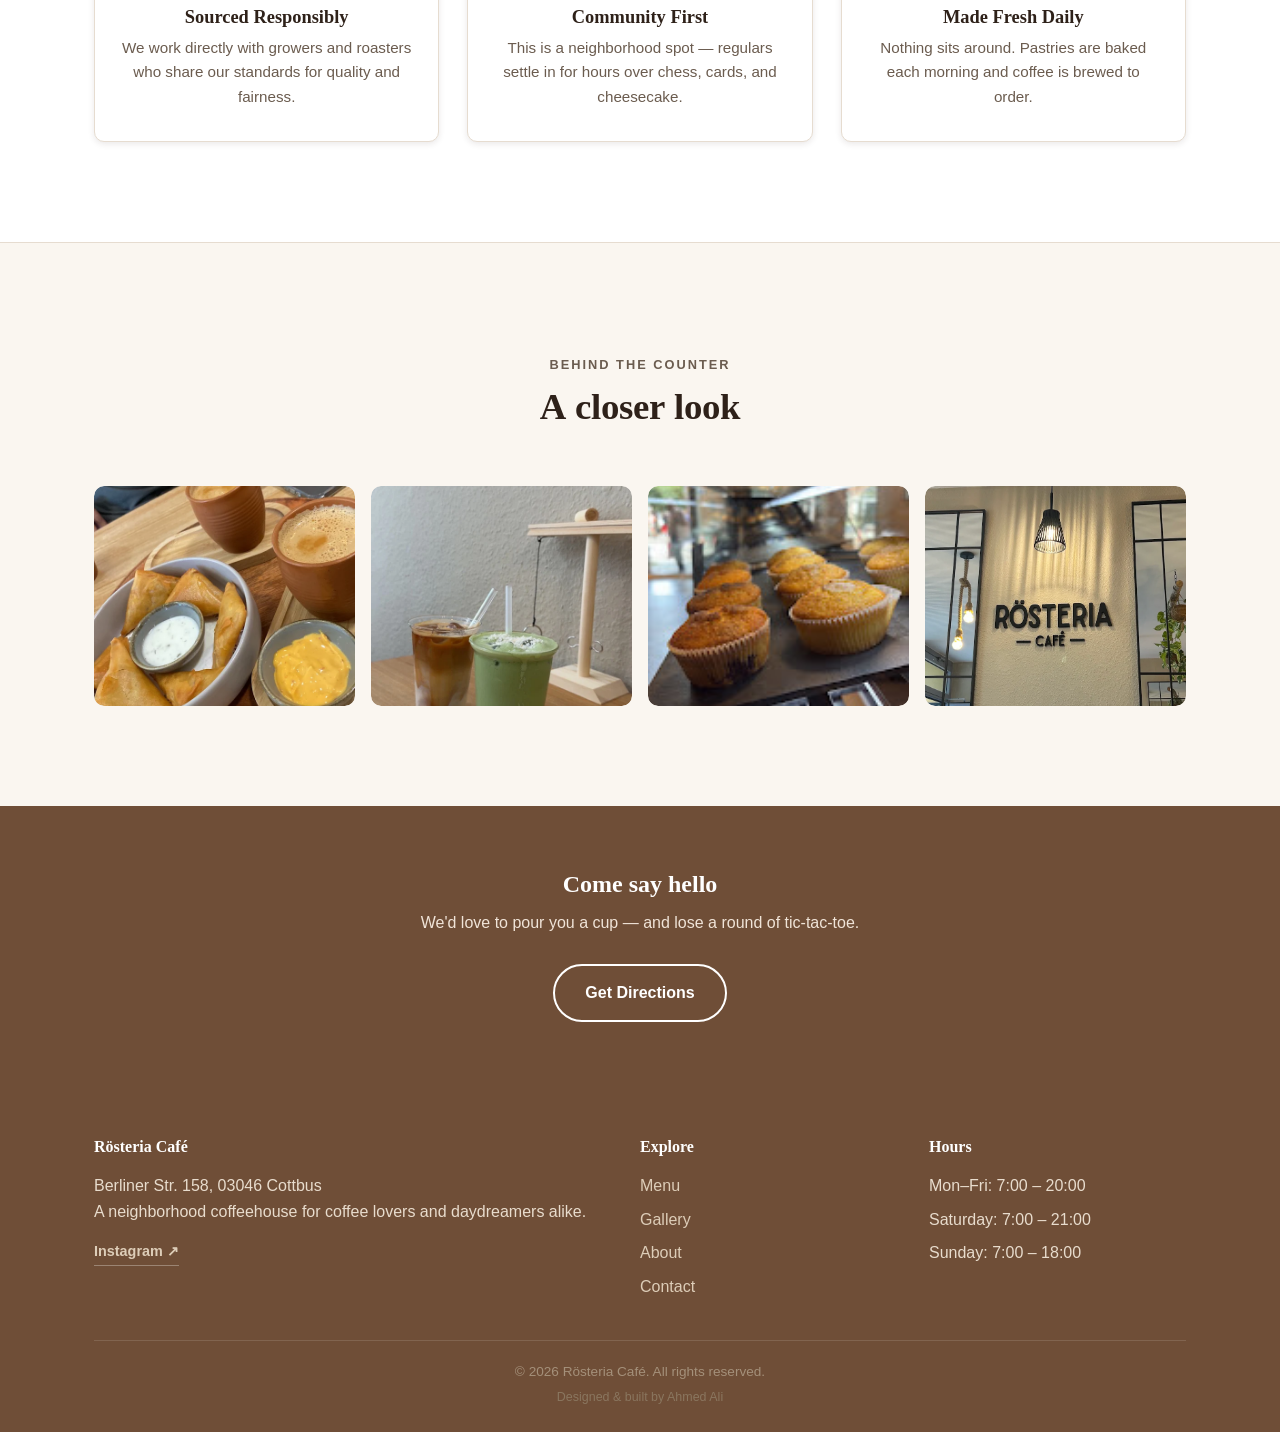
==== commit 6b3dade8: "Animations added" ====
--- a/about.html
+++ b/about.html
@@ -32,8 +32,8 @@
         <li><a href="contact.html">Contact</a></li>
       </ul>
       <button class="theme-toggle" id="theme-toggle" aria-label="Toggle dark mode">
-        <span class="icon-light">&#127769;</span>
-        <span class="icon-dark">&#9728;&#65039;</span>
+        <span class="icon-light" aria-hidden="true"><svg viewBox="0 0 24 24" fill="none" stroke="currentColor" stroke-width="1.8" stroke-linecap="round" stroke-linejoin="round"><path d="M21 12.79A9 9 0 1 1 11.21 3 7 7 0 0 0 21 12.79Z"/></svg></span>
+        <span class="icon-dark" aria-hidden="true"><svg viewBox="0 0 24 24" fill="none" stroke="currentColor" stroke-width="1.8" stroke-linecap="round" stroke-linejoin="round"><circle cx="12" cy="12" r="4"/><path d="M12 2v2M12 20v2M4.93 4.93l1.41 1.41M17.66 17.66l1.41 1.41M2 12h2M20 12h2M4.93 19.07l1.41-1.41M17.66 6.34l1.41-1.41"/></svg></span>
       </button>
       <button class="nav-toggle" aria-label="Toggle navigation">
         <span></span><span></span><span></span>
@@ -44,7 +44,7 @@
   <section class="hero" style="padding: 70px 0 50px;">
     <div class="container">
       <p class="eyebrow">Our Story</p>
-      <h1 style="font-size: 2.4rem;">Where the coffee's hot and the hours are slow</h1>
+      <h1 style="font-size: 2.4rem;" data-stagger>Where the coffee's hot and the hours are slow</h1>
     </div>
   </section>
 
@@ -53,7 +53,7 @@
       <img src="images/rosteria-wall-sign.webp" alt="Rösteria Café wall sign with mirrors and pendant lights">
       <div>
         <p class="eyebrow">Since 2026</p>
-        <h2 style="margin: 8px 0 16px;">Where coffee meets chai</h2>
+        <h2 style="margin: 8px 0 16px;" data-stagger>Where coffee meets chai</h2>
         <p style="color: var(--color-text-muted);">
           Rösteria Café started with a simple idea: bring specialty coffee and house-shaken matcha
           together with the flavors of karak chai and crispy onion pakora — and give every table
@@ -82,21 +82,21 @@
     <div class="container">
       <div class="section-header">
         <p class="eyebrow">Our Values</p>
-        <h2>What we care about</h2>
+        <h2 data-stagger>What we care about</h2>
       </div>
       <div class="grid-3">
         <div class="card">
-          <div class="icon">🌱</div>
+          <div class="icon" aria-hidden="true"><svg viewBox="0 0 24 24" fill="none" stroke="currentColor" stroke-width="1.8" stroke-linecap="round" stroke-linejoin="round"><path d="M11 20A7 7 0 0 1 4 13c0-5 4-9 9-9h7v7c0 5-4 9-9 9Z"/><path d="M4 20 15 9"/></svg></div>
           <h3>Sourced Responsibly</h3>
           <p>We work directly with growers and roasters who share our standards for quality and fairness.</p>
         </div>
         <div class="card">
-          <div class="icon">👥</div>
+          <div class="icon" aria-hidden="true"><svg viewBox="0 0 24 24" fill="none" stroke="currentColor" stroke-width="1.8" stroke-linecap="round" stroke-linejoin="round"><path d="M17 21v-2a4 4 0 0 0-4-4H7a4 4 0 0 0-4 4v2"/><circle cx="10" cy="7" r="4"/><path d="M22 21v-2a4 4 0 0 0-3-3.87"/><path d="M16 3.13a4 4 0 0 1 0 7.75"/></svg></div>
           <h3>Community First</h3>
           <p>This is a neighborhood spot — regulars settle in for hours over chess, cards, and cheesecake.</p>
         </div>
         <div class="card">
-          <div class="icon">✨</div>
+          <div class="icon" aria-hidden="true"><svg viewBox="0 0 24 24" fill="currentColor"><path d="M12 2c.6 3.6 2.4 5.4 6 6-3.6.6-5.4 2.4-6 6-.6-3.6-2.4-5.4-6-6 3.6-.6 5.4-2.4 6-6Z"/><path d="M19 14c.3 1.8 1.2 2.7 3 3-1.8.3-2.7 1.2-3 3-.3-1.8-1.2-2.7-3-3 1.8-.3 2.7-1.2 3-3Z"/></svg></div>
           <h3>Made Fresh Daily</h3>
           <p>Nothing sits around. Pastries are baked each morning and coffee is brewed to order.</p>
         </div>
@@ -108,7 +108,7 @@
     <div class="container">
       <div class="section-header">
         <p class="eyebrow">Behind The Counter</p>
-        <h2>A closer look</h2>
+        <h2 data-stagger>A closer look</h2>
       </div>
       <div class="gallery-strip">
         <a href="gallery.html"><img src="images/counter-ambiance-lights.webp" alt="Coffee counter with pendant lighting and menu board"></a>
@@ -119,15 +119,15 @@
     </div>
   </section>
 
-  <section class="cta reveal">
+  <section class="cta reveal reveal-3d">
     <div class="container">
-      <h2>Come say hello</h2>
+      <h2 data-stagger>Come say hello</h2>
       <p>We'd love to pour you a cup — and lose a round of tic-tac-toe.</p>
       <a href="contact.html" class="btn btn-outline">Get Directions</a>
     </div>
   </section>
 
-  <footer class="site-footer">
+  <footer class="site-footer reveal">
     <div class="container">
       <div class="footer-grid">
         <div>
--- a/css/style.css
+++ b/css/style.css
@@ -16,6 +16,12 @@
   --max-width: 1140px;
   --font-heading: Georgia, 'Times New Roman', serif;
   --font-body: 'Segoe UI', Tahoma, Geneva, Verdana, sans-serif;
+
+  /* Dimensional elevation scale — shared depth language for the 3D-styled elements */
+  --elevation-1: 0 2px 6px rgba(46, 33, 25, 0.10);
+  --elevation-2: 0 8px 20px rgba(46, 33, 25, 0.14);
+  --elevation-3: 0 18px 38px rgba(46, 33, 25, 0.20);
+  --elevation-4: 0 30px 60px rgba(46, 33, 25, 0.26);
 }
 
 :root[data-theme="dark"] {
@@ -31,6 +37,10 @@
   --hero-gradient-start: #2a2019;
   --header-bg: rgba(28, 21, 16, 0.92);
   --shadow: 0 4px 20px rgba(0, 0, 0, 0.5);
+  --elevation-1: 0 2px 8px rgba(0, 0, 0, 0.35);
+  --elevation-2: 0 10px 24px rgba(0, 0, 0, 0.4);
+  --elevation-3: 0 20px 44px rgba(0, 0, 0, 0.5);
+  --elevation-4: 0 32px 68px rgba(0, 0, 0, 0.6);
 }
 
 * { box-sizing: border-box; margin: 0; padding: 0; }
@@ -153,6 +163,23 @@
   align-items: center;
   justify-content: center;
   font-family: var(--font-heading);
+  animation: brand-pop 0.7s cubic-bezier(0.34, 1.56, 0.64, 1) backwards;
+  transition: transform 0.35s cubic-bezier(0.34, 1.56, 0.64, 1), box-shadow 0.35s ease;
+}
+
+.brand:hover .brand-mark {
+  transform: rotate(-10deg) scale(1.12);
+  box-shadow: var(--elevation-2);
+}
+
+@keyframes brand-pop {
+  0% { opacity: 0; transform: scale(0.4) rotate(-20deg); }
+  60% { opacity: 1; transform: scale(1.1) rotate(6deg); }
+  100% { opacity: 1; transform: scale(1) rotate(0deg); }
+}
+
+@media (prefers-reduced-motion: reduce) {
+  .brand-mark { animation: none; }
 }
 
 .nav-links {
@@ -161,18 +188,58 @@
   list-style: none;
 }
 
+.nav-links li {
+  animation: nav-drop 0.5s cubic-bezier(0.22, 1, 0.36, 1) backwards;
+}
+
+.nav-links li:nth-child(1) { animation-delay: 0.05s; }
+.nav-links li:nth-child(2) { animation-delay: 0.12s; }
+.nav-links li:nth-child(3) { animation-delay: 0.19s; }
+.nav-links li:nth-child(4) { animation-delay: 0.26s; }
+.nav-links li:nth-child(5) { animation-delay: 0.33s; }
+
+@keyframes nav-drop {
+  from { opacity: 0; transform: translateY(-10px); }
+  to { opacity: 1; transform: translateY(0); }
+}
+
 .nav-links a {
+  position: relative;
+  display: inline-block;
   font-weight: 500;
   color: var(--color-text);
   padding: 6px 2px;
-  border-bottom: 2px solid transparent;
-  transition: border-color 0.15s ease, color 0.15s ease;
+  transition: color 0.2s ease, transform 0.2s ease;
+}
+
+.nav-links a::after {
+  content: '';
+  position: absolute;
+  left: 2px;
+  right: 2px;
+  bottom: 0;
+  height: 2px;
+  background: var(--color-accent);
+  border-radius: 2px;
+  transform: scaleX(0);
+  transform-origin: left;
+  transition: transform 0.3s cubic-bezier(0.22, 1, 0.36, 1);
 }
 
 .nav-links a:hover,
 .nav-links a.active {
   color: var(--color-primary);
-  border-bottom-color: var(--color-accent);
+}
+
+.nav-links a:hover { transform: translateY(-1px); }
+
+.nav-links a:hover::after,
+.nav-links a.active::after {
+  transform: scaleX(1);
+}
+
+@media (prefers-reduced-motion: reduce) {
+  .nav-links li { animation: none; }
 }
 
 .nav-toggle {
@@ -200,13 +267,19 @@
   border-radius: 50%;
   border: 1px solid var(--color-border);
   background: var(--color-surface);
+  color: var(--color-primary);
   cursor: pointer;
-  font-size: 1.1rem;
   margin-left: 12px;
-  transition: transform 0.2s ease, border-color 0.2s ease;
-}
-
-.theme-toggle:hover { transform: rotate(20deg); border-color: var(--color-accent); }
+  transition: transform 0.2s ease, border-color 0.2s ease, box-shadow 0.2s ease;
+}
+
+.theme-toggle:hover {
+  transform: rotate(20deg);
+  border-color: var(--color-accent);
+  box-shadow: var(--elevation-1);
+}
+
+.theme-toggle svg { width: 18px; height: 18px; }
 
 .theme-toggle .icon-dark { display: none; }
 :root[data-theme="dark"] .theme-toggle .icon-light { display: none; }
@@ -222,6 +295,18 @@
 .reveal.is-visible {
   opacity: 1;
   transform: translateY(0);
+}
+
+/* ===== Dimensional entrance (deeper lift + elevation for standout blocks) ===== */
+.reveal.reveal-3d {
+  transform: translateY(28px) scale(0.97);
+  box-shadow: none;
+  transition: opacity 0.6s ease, transform 0.6s cubic-bezier(0.22, 1, 0.36, 1), box-shadow 0.6s ease;
+}
+
+.reveal.reveal-3d.is-visible {
+  transform: translateY(0) scale(1);
+  box-shadow: var(--elevation-3);
 }
 
 /* ===== Staggered word reveal ===== */
@@ -295,6 +380,7 @@
   overflow: hidden;
   background: #14100c;
   text-align: center;
+  perspective: 1200px;
 }
 
 .hero-media-scale {
@@ -337,6 +423,38 @@
   position: relative;
   z-index: 2;
   padding: 100px 24px;
+  transform-style: preserve-3d;
+  transition: transform 0.3s ease-out;
+  will-change: transform;
+}
+
+.hero-content .eyebrow,
+.hero-content > p:not(.eyebrow),
+.hero-content .hero-actions {
+  opacity: 0;
+  transform: translateY(18px);
+  transition: opacity 0.7s ease, transform 0.7s cubic-bezier(0.22, 1, 0.36, 1);
+}
+
+.hero-content.is-loaded .eyebrow { transition-delay: 0.05s; }
+.hero-content.is-loaded > p:not(.eyebrow) { transition-delay: 0.55s; }
+.hero-content.is-loaded .hero-actions { transition-delay: 0.75s; }
+
+.hero-content.is-loaded .eyebrow,
+.hero-content.is-loaded > p:not(.eyebrow),
+.hero-content.is-loaded .hero-actions {
+  opacity: 1;
+  transform: translateY(0);
+}
+
+@media (prefers-reduced-motion: reduce) {
+  .hero-content .eyebrow,
+  .hero-content > p:not(.eyebrow),
+  .hero-content .hero-actions {
+    opacity: 1;
+    transform: none;
+    transition: none;
+  }
 }
 
 .hero-content .eyebrow { color: #f0c98a; }
@@ -361,27 +479,34 @@
   gap: 40px;
 }
 
+.pillars {
+  perspective: 1200px;
+}
+
 .pillar {
   text-align: center;
-}
-
-.pillars .pillar:nth-child(1) { transition-delay: 0ms; }
-.pillars .pillar:nth-child(2) { transition-delay: 140ms; }
-.pillars .pillar:nth-child(3) { transition-delay: 280ms; }
+  transform-style: preserve-3d;
+  transition: opacity 0.6s ease, transform 0.4s cubic-bezier(0.22, 1, 0.36, 1);
+  will-change: transform;
+}
 
 .pillar-photo {
   width: 100%;
   aspect-ratio: 4 / 5;
   object-fit: cover;
   border-radius: var(--radius);
-  box-shadow: var(--shadow);
+  box-shadow: var(--elevation-1);
   margin-bottom: 24px;
-  transition: transform 0.3s ease, box-shadow 0.3s ease;
+  transition: box-shadow 0.3s ease;
+  transform: translateZ(20px);
 }
 
 .pillar:hover .pillar-photo {
-  transform: translateY(-6px) scale(1.02);
-  box-shadow: 0 10px 28px rgba(46, 33, 25, 0.18);
+  box-shadow: var(--elevation-3);
+}
+
+@media (prefers-reduced-motion: reduce) {
+  .pillar { transition: opacity 0.6s ease, transform 0.6s ease; }
 }
 
 .pillar h3 {
@@ -409,13 +534,15 @@
   margin: 0 auto;
   border-radius: var(--radius);
   overflow: hidden;
-  box-shadow: var(--shadow);
+  box-shadow: var(--elevation-3);
 }
 
 .lifestyle-photo img {
   width: 100%;
   aspect-ratio: 3 / 4;
   object-fit: cover;
+  transform: scale(1.15);
+  will-change: transform;
 }
 
 .lifestyle-caption {
@@ -426,6 +553,11 @@
   padding: 40px 32px 28px;
   background: linear-gradient(0deg, rgba(20, 14, 10, 0.75) 0%, rgba(20, 14, 10, 0) 100%);
   color: #fff;
+  will-change: transform;
+}
+
+@media (prefers-reduced-motion: reduce) {
+  .lifestyle-photo img { transform: none; }
 }
 
 .lifestyle-caption h2 { color: #fff; margin-bottom: 6px; }
@@ -443,12 +575,12 @@
   height: 220px;
   object-fit: cover;
   border-radius: var(--radius);
-  box-shadow: var(--shadow);
-  transition: transform 0.2s ease;
+  box-shadow: var(--elevation-1);
+  transition: transform 0.35s cubic-bezier(0.22, 1, 0.36, 1), box-shadow 0.3s ease;
 }
 
 .gallery-strip a { display: block; overflow: hidden; border-radius: var(--radius); }
-.gallery-strip a:hover img { transform: scale(1.05); }
+.gallery-strip a:hover img { transform: scale(1.06); box-shadow: var(--elevation-3); }
 
 /* ===== Full gallery grid (gallery.html) ===== */
 .gallery-grid {
@@ -461,17 +593,22 @@
   margin: 0 0 16px;
   border-radius: var(--radius);
   overflow: hidden;
-  box-shadow: var(--shadow);
+  box-shadow: var(--elevation-1);
   cursor: pointer;
+  transition: opacity 0.6s ease, transform 0.5s cubic-bezier(0.22, 1, 0.36, 1), box-shadow 0.3s ease;
+}
+
+.gallery-grid figure:hover {
+  box-shadow: var(--elevation-3);
 }
 
 .gallery-grid img {
   width: 100%;
   display: block;
-  transition: transform 0.2s ease;
-}
-
-.gallery-grid figure:hover img { transform: scale(1.05); }
+  transition: transform 0.4s cubic-bezier(0.22, 1, 0.36, 1);
+}
+
+.gallery-grid figure:hover img { transform: scale(1.06); }
 
 .lightbox {
   position: fixed;
@@ -513,8 +650,14 @@
   aspect-ratio: 4 / 5;
   object-fit: cover;
   border-radius: var(--radius);
-  box-shadow: var(--shadow);
+  box-shadow: var(--elevation-2);
   margin: 0 auto 24px;
+  transition: transform 0.4s cubic-bezier(0.22, 1, 0.36, 1), box-shadow 0.3s ease;
+}
+
+.menu-category-photo:hover {
+  transform: translateY(-6px);
+  box-shadow: var(--elevation-3);
 }
 
 .price-note {
@@ -530,6 +673,7 @@
   display: grid;
   grid-template-columns: repeat(3, 1fr);
   gap: 28px;
+  perspective: 1200px;
 }
 
 .card {
@@ -538,12 +682,32 @@
   border-radius: var(--radius);
   padding: 32px 24px;
   text-align: center;
-  box-shadow: var(--shadow);
-}
+  box-shadow: var(--elevation-1);
+  transform-style: preserve-3d;
+  transition: opacity 0.6s ease, transform 0.4s cubic-bezier(0.22, 1, 0.36, 1), box-shadow 0.3s ease;
+}
+
+.card:hover { box-shadow: var(--elevation-3); }
 
 .card .icon {
-  font-size: 2rem;
-  margin-bottom: 12px;
+  width: 52px;
+  height: 52px;
+  margin: 0 auto 16px;
+  display: flex;
+  align-items: center;
+  justify-content: center;
+  border-radius: 50%;
+  background: var(--color-bg);
+  color: var(--color-primary);
+  box-shadow: var(--elevation-1);
+  transition: transform 0.3s cubic-bezier(0.34, 1.56, 0.64, 1), box-shadow 0.3s ease;
+}
+
+.card .icon svg { width: 24px; height: 24px; }
+
+.card:hover .icon {
+  transform: scale(1.1) rotate(-6deg);
+  box-shadow: var(--elevation-2);
 }
 
 .card h3 {
@@ -638,7 +802,13 @@
 
 .about-grid img {
   border-radius: var(--radius);
-  box-shadow: var(--shadow);
+  box-shadow: var(--elevation-2);
+  transition: transform 0.4s cubic-bezier(0.22, 1, 0.36, 1), box-shadow 0.3s ease;
+}
+
+.about-grid img:hover {
+  transform: translateY(-6px);
+  box-shadow: var(--elevation-3);
 }
 
 .stats {
@@ -677,7 +847,24 @@
 }
 
 .info-list .icon {
-  font-size: 1.3rem;
+  flex-shrink: 0;
+  width: 38px;
+  height: 38px;
+  display: flex;
+  align-items: center;
+  justify-content: center;
+  border-radius: 50%;
+  background: var(--color-bg);
+  color: var(--color-primary);
+  transition: transform 0.3s cubic-bezier(0.34, 1.56, 0.64, 1), background-color 0.3s ease;
+}
+
+.info-list .icon svg { width: 18px; height: 18px; }
+
+.info-list li:hover .icon {
+  transform: scale(1.12) rotate(-8deg);
+  background: var(--color-accent);
+  color: #fff;
 }
 
 .info-list a:hover {
@@ -689,7 +876,7 @@
   border: 1px solid var(--color-border);
   border-radius: var(--radius);
   padding: 32px;
-  box-shadow: var(--shadow);
+  box-shadow: var(--elevation-2);
 }
 
 .form-group {
@@ -711,10 +898,12 @@
   font-family: inherit;
   font-size: 1rem;
   background: var(--color-bg);
+  transition: border-color 0.2s ease, box-shadow 0.2s ease;
 }
 
 input:focus, textarea:focus {
-  outline: none;
+  outline: 2px solid var(--color-accent);
+  outline-offset: 2px;
   border-color: var(--color-primary);
 }
 
@@ -728,7 +917,7 @@
 .map-embed {
   border-radius: var(--radius);
   overflow: hidden;
-  box-shadow: var(--shadow);
+  box-shadow: var(--elevation-2);
   margin-top: 24px;
   border: 1px solid var(--color-border);
 }
